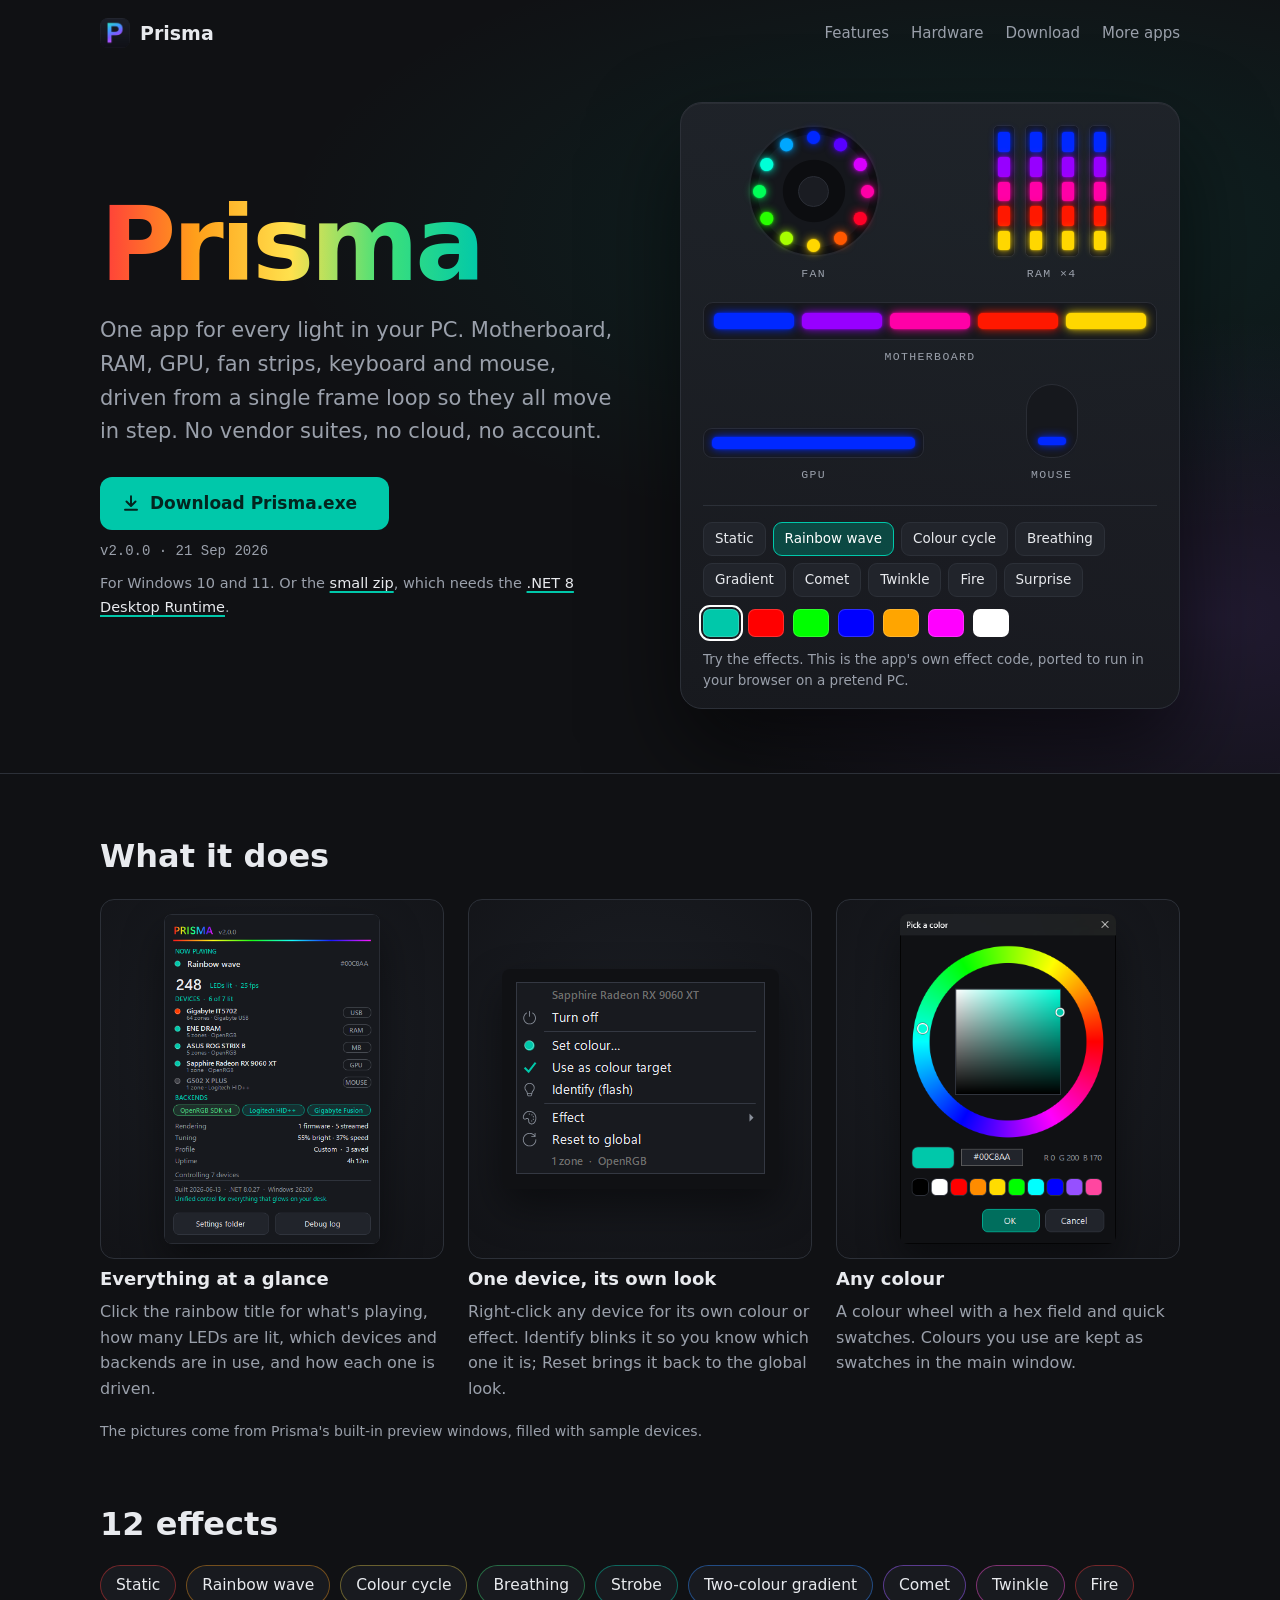
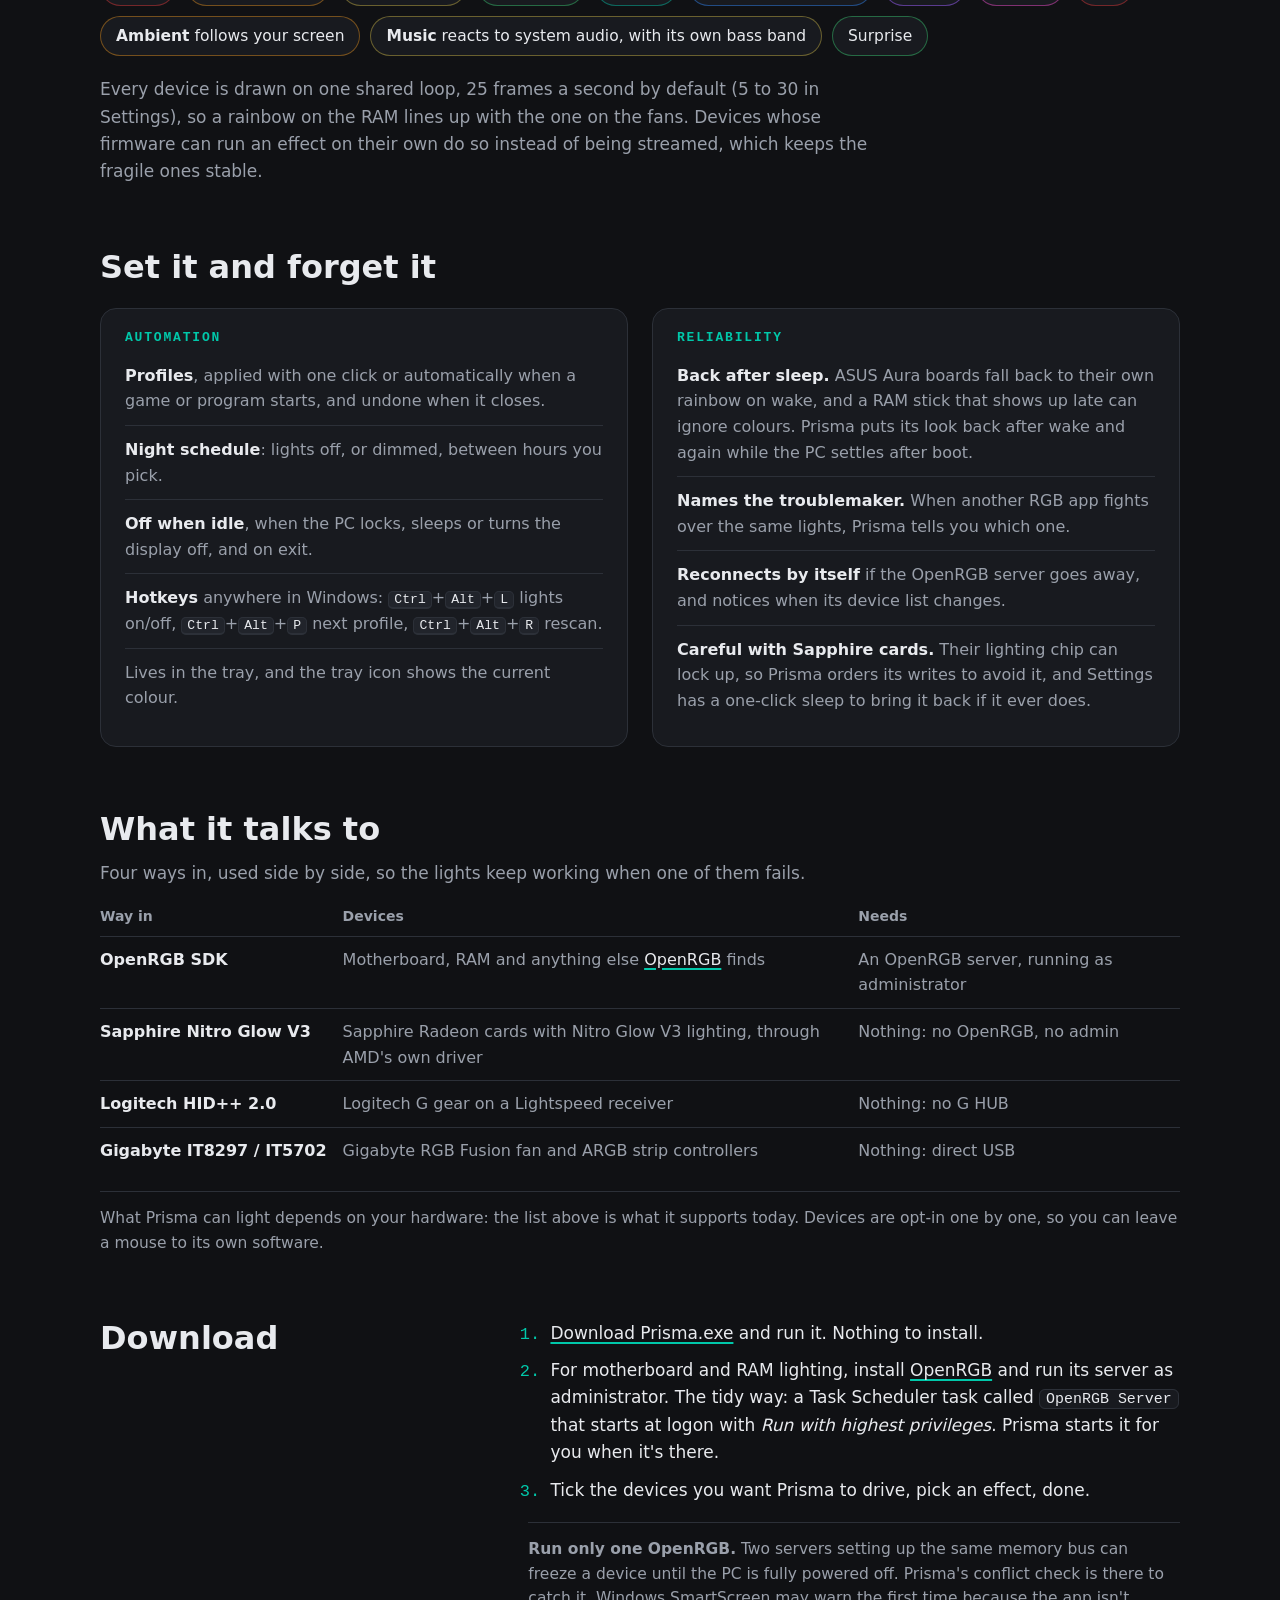
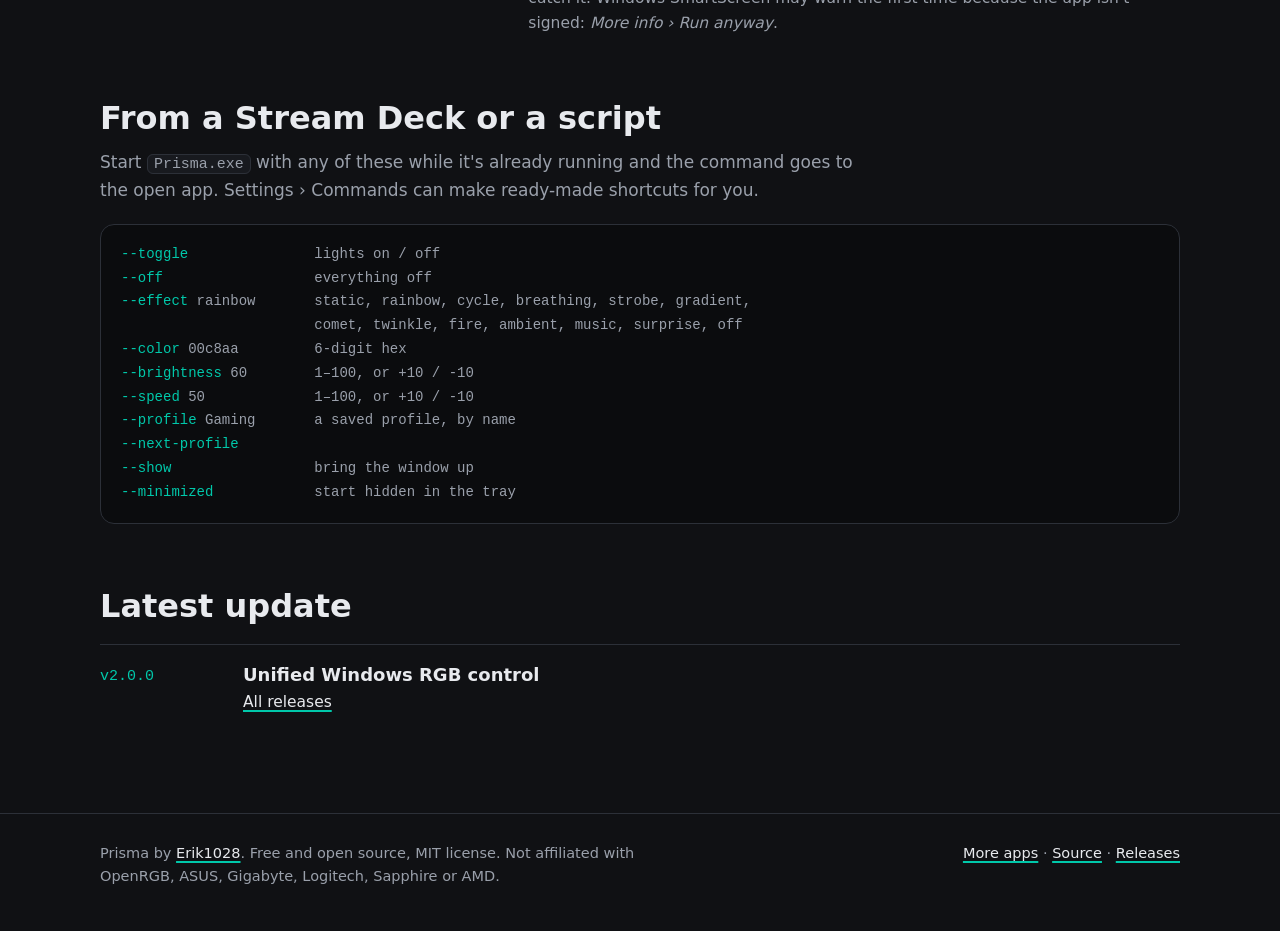
==== site/index.html @ a3431759 "Add a website: erik1028.github.io/Prisma site/ is a one-page manual in the family of the other app p" ====
<!doctype html>
<html lang="en">
<head>
<meta charset="utf-8">
<meta name="viewport" content="width=device-width, initial-scale=1">
<title>Prisma · one app for every RGB light in your Windows PC</title>
<meta name="description" content="Prisma drives the motherboard, RAM, GPU, fan strips and Logitech lighting from one frame loop, so every light animates in step. 12 effects, profiles, game triggers. Free, no account.">
<link rel="canonical" href="https://erik1028.github.io/Prisma/">
<meta property="og:type" content="website">
<meta property="og:site_name" content="Erik1028">
<meta property="og:url" content="https://erik1028.github.io/Prisma/">
<meta property="og:title" content="Prisma">
<meta property="og:description" content="One app for every RGB light in your Windows PC: motherboard, RAM, GPU, fan strips, keyboard and mouse, all in step.">
<meta property="og:image" content="https://erik1028.github.io/Prisma/og.png">
<meta property="og:image:width" content="1200">
<meta property="og:image:height" content="630">
<meta name="twitter:card" content="summary_large_image">
<meta name="theme-color" content="#101114">
<script type="application/ld+json">{"@context": "https://schema.org", "@type": "SoftwareApplication", "name": "Prisma", "url": "https://erik1028.github.io/Prisma/", "description": "Unified RGB lighting control for Windows: motherboard, RAM, GPU, fan strips, keyboard and mouse driven from one frame loop, with 12 effects, per-device overrides, profiles with game triggers and a native Sapphire GPU driver.", "image": "https://erik1028.github.io/Prisma/og.png", "operatingSystem": "Windows 10, Windows 11", "applicationCategory": "UtilitiesApplication", "downloadUrl": "https://github.com/Erik1028/Prisma/releases/latest", "isAccessibleForFree": true, "inLanguage": "en", "license": "https://opensource.org/licenses/MIT", "offers": {"@type": "Offer", "price": "0", "priceCurrency": "USD"}, "author": {"@type": "Person", "name": "Erik1028", "url": "https://github.com/Erik1028"}, "sameAs": ["https://github.com/Erik1028/Prisma"]}</script>
<link rel="icon" href="favicon.png" type="image/png">
<link rel="stylesheet" href="style.css">
</head>
<body data-repo="Erik1028/Prisma">

<div class="band">
<header class="top">
<div class="wrap">
<a class="logo" href="#top"><img src="icon.png" width="30" height="30" alt="">Prisma</a>
<nav aria-label="Sections"><a class="opt" href="#features">Features</a><a class="opt" href="#hardware">Hardware</a><a href="#install">Download</a><a href="https://erik1028.github.io/">More apps</a></nav>
</div>
</header>
<section class="intro wrap" id="top">
<div class="intro-text">
<h1><span class="rainbow">Prisma</span></h1>
<p>One app for every light in your PC. Motherboard, RAM, GPU, fan strips, keyboard and mouse, driven from a single frame loop so they all move in step. No vendor suites, no cloud, no account.</p>
<div class="get">
<a class="btn" href="https://github.com/Erik1028/Prisma/releases/latest" data-asset="^Prisma\.exe$"><svg width="18" height="18" viewBox="0 0 24 24" fill="none" stroke="currentColor" stroke-width="2.6" stroke-linecap="round" stroke-linejoin="round" aria-hidden="true"><path d="M12 3v12M6 10l6 6 6-6M4 21h16"/></svg>Download Prisma.exe<span class="size"></span></a>
<span class="mono" id="ver">v2.0.0 · 21 Sep 2026</span>
<span class="alt">For Windows 10 and 11. Or the <a href="https://github.com/Erik1028/Prisma/releases/latest" data-asset="win-x64\.zip$">small zip<span class="size"></span></a>, which needs the <a href="https://dotnet.microsoft.com/download/dotnet/8.0">.NET 8 Desktop Runtime</a>.</span>
</div>
</div>

<figure class="rig" id="rig" aria-labelledby="rig-cap">
<div class="rig-stage" aria-hidden="true">
<div class="dev fan"><div class="ring"></div><span>Fan</span></div>
<div class="dev ram"><div class="sticks"><i></i><i></i><i></i><i></i></div><span>RAM ×4</span></div>
<div class="dev mb"><div class="zones"></div><span>Motherboard</span></div>
<div class="dev gpu"><div class="bar"></div><span>GPU</span></div>
<div class="dev mouse"><div class="blob"></div><span>Mouse</span></div>
</div>
<div class="rig-controls">
<div class="fx" role="radiogroup" aria-label="Effect"></div>
<div class="sw" role="radiogroup" aria-label="Colour"></div>
</div>
<figcaption id="rig-cap">Try the effects. This is the app's own effect code, ported to run in your browser on a pretend PC.</figcaption>
</figure>
</section>
</div>

<main class="wrap">

<figure class="hero-shot" data-slot="img/main.png" data-alt="Prisma's main window" hidden style="margin:0"><div class="shot"></div></figure>

<section class="block" id="features">
<h2>What it does</h2>
<div class="cards" data-stagger="110">
<article class="card"><a class="shot tall" href="img/about.png"><img src="img/about.png" width="372" height="568" alt="Prisma's info panel: the current effect, 248 LEDs lit at 25 fps, five devices with their backends, and the render mode" loading="lazy"></a><h3>Everything at a glance</h3><p>Click the rainbow title for what's playing, how many LEDs are lit, which devices and backends are in use, and how each one is driven.</p></article>
<article class="card"><a class="shot tall" href="img/menu.png"><img src="img/menu.png" width="277" height="220" alt="The right-click menu of a graphics card: turn off, set colour, use as colour target, identify, effect, reset to global" loading="lazy"></a><h3>One device, its own look</h3><p>Right-click any device for its own colour or effect. Identify blinks it so you know which one it is; Reset brings it back to the global look.</p></article>
<article class="card"><a class="shot tall" href="img/picker.png"><img src="img/picker.png" width="314" height="478" alt="Prisma's colour picker: a hue ring, a saturation square, a hex field and quick swatches" loading="lazy"></a><h3>Any colour</h3><p>A colour wheel with a hex field and quick swatches. Colours you use are kept as swatches in the main window.</p></article>
</div>
<p class="cap" data-reveal>The pictures come from Prisma's built-in preview windows, filled with sample devices.</p>
</section>

<section class="block" id="effects" data-reveal>
<h2>12 effects</h2>
<ul class="chips">
<li>Static</li><li>Rainbow wave</li><li>Colour cycle</li><li>Breathing</li><li>Strobe</li><li>Two-colour gradient</li><li>Comet</li><li>Twinkle</li><li>Fire</li><li><b>Ambient</b> follows your screen</li><li><b>Music</b> reacts to system audio, with its own bass band</li><li>Surprise</li>
</ul>
<p class="lead">Every device is drawn on one shared loop, 25 frames a second by default (5 to 30 in Settings), so a rainbow on the RAM lines up with the one on the fans. Devices whose firmware can run an effect on their own do so instead of being streamed, which keeps the fragile ones stable.</p>
</section>

<section class="block" id="more" data-reveal>
<h2>Set it and forget it</h2>
<div class="cols">
<div>
<h3>Automation</h3>
<ul class="list">
<li><b>Profiles</b>, applied with one click or automatically when a game or program starts, and undone when it closes.</li>
<li><b>Night schedule</b>: lights off, or dimmed, between hours you pick.</li>
<li><b>Off when idle</b>, when the PC locks, sleeps or turns the display off, and on exit.</li>
<li><b>Hotkeys</b> anywhere in Windows: <kbd>Ctrl</kbd>+<kbd>Alt</kbd>+<kbd>L</kbd> lights on/off, <kbd>Ctrl</kbd>+<kbd>Alt</kbd>+<kbd>P</kbd> next profile, <kbd>Ctrl</kbd>+<kbd>Alt</kbd>+<kbd>R</kbd> rescan.</li>
<li>Lives in the tray, and the tray icon shows the current colour.</li>
</ul>
</div>
<div>
<h3>Reliability</h3>
<ul class="list">
<li><b>Back after sleep.</b> ASUS Aura boards fall back to their own rainbow on wake, and a RAM stick that shows up late can ignore colours. Prisma puts its look back after wake and again while the PC settles after boot.</li>
<li><b>Names the troublemaker.</b> When another RGB app fights over the same lights, Prisma tells you which one.</li>
<li><b>Reconnects by itself</b> if the OpenRGB server goes away, and notices when its device list changes.</li>
<li><b>Careful with Sapphire cards.</b> Their lighting chip can lock up, so Prisma orders its writes to avoid it, and Settings has a one-click sleep to bring it back if it ever does.</li>
</ul>
</div>
</div>
</section>

<section class="block" id="hardware" data-reveal>
<h2>What it talks to</h2>
<p class="lead">Four ways in, used side by side, so the lights keep working when one of them fails.</p>
<div class="tbl" style="margin-top:18px">
<table>
<thead><tr><th scope="col">Way in</th><th scope="col">Devices</th><th scope="col">Needs</th></tr></thead>
<tbody data-stagger="90">
<tr><td><b>OpenRGB SDK</b></td><td>Motherboard, RAM and anything else <a href="https://openrgb.org/">OpenRGB</a> finds</td><td>An OpenRGB server, running as administrator</td></tr>
<tr><td><b>Sapphire Nitro Glow V3</b></td><td>Sapphire Radeon cards with Nitro Glow V3 lighting, through AMD's own driver</td><td>Nothing: no OpenRGB, no admin</td></tr>
<tr><td><b>Logitech HID++ 2.0</b></td><td>Logitech G gear on a Lightspeed receiver</td><td>Nothing: no G HUB</td></tr>
<tr><td><b>Gigabyte IT8297 / IT5702</b></td><td>Gigabyte RGB Fusion fan and ARGB strip controllers</td><td>Nothing: direct USB</td></tr>
</tbody>
</table>
</div>
<p class="aside">What Prisma can light depends on your hardware: the list above is what it supports today. Devices are opt-in one by one, so you can leave a mouse to its own software.</p>
</section>

<section class="block two" id="install" data-reveal>
<div><h2>Download</h2></div>
<div>
<ol>
<li><a href="https://github.com/Erik1028/Prisma/releases/latest" data-asset="^Prisma\.exe$">Download Prisma.exe</a><span class="size"></span> and run it. Nothing to install.</li>
<li>For motherboard and RAM lighting, install <a href="https://openrgb.org/">OpenRGB</a> and run its server as administrator. The tidy way: a Task Scheduler task called <code>OpenRGB Server</code> that starts at logon with <i>Run with highest privileges</i>. Prisma starts it for you when it's there.</li>
<li>Tick the devices you want Prisma to drive, pick an effect, done.</li>
</ol>
<p class="aside"><b>Run only one OpenRGB.</b> Two servers setting up the same memory bus can freeze a device until the PC is fully powered off. Prisma's conflict check is there to catch it. Windows SmartScreen may warn the first time because the app isn't signed: <i>More info › Run anyway</i>.</p>
</div>
</section>

<section class="block" id="cli" data-reveal>
<h2>From a Stream Deck or a script</h2>
<p class="lead">Start <code>Prisma.exe</code> with any of these while it's already running and the command goes to the open app. Settings › Commands can make ready-made shortcuts for you.</p>
<pre class="cli"><code><span>--toggle</span>               lights on / off
<span>--off</span>                  everything off
<span>--effect</span> rainbow       static, rainbow, cycle, breathing, strobe, gradient,
                       comet, twinkle, fire, ambient, music, surprise, off
<span>--color</span> 00c8aa         6-digit hex
<span>--brightness</span> 60        1–100, or +10 / -10
<span>--speed</span> 50             1–100, or +10 / -10
<span>--profile</span> Gaming       a saved profile, by name
<span>--next-profile</span>
<span>--show</span>                 bring the window up
<span>--minimized</span>            start hidden in the tray</code></pre>
</section>

<section class="block" data-reveal>
<h2>Latest update</h2>
<div class="latest" id="latest"><span class="v">v2.0.0</span><div><h3>Unified Windows RGB control</h3><p><a href="https://github.com/Erik1028/Prisma/releases">All releases</a></p></div></div>
</section>

</main>

<footer>
<div class="wrap">
<p>Prisma by <a href="https://github.com/Erik1028">Erik1028</a>. Free and open source, MIT license. Not affiliated with OpenRGB, ASUS, Gigabyte, Logitech, Sapphire or AMD.</p>
<span><a href="https://erik1028.github.io/">More apps</a> · <a href="https://github.com/Erik1028/Prisma">Source</a> · <a href="https://github.com/Erik1028/Prisma/releases">Releases</a></span>
</div>
</footer>

<script src="site.js"></script>
<script src="prisma.js"></script>
<script src="motion.js"></script>
</body>
</html>
---- site/style.css ----
/* Prisma: the app's own surfaces (Theme.cs: background #101114, panels #181A1F, rows #21242B) and its accent
   teal #00C8AA, with the rainbow of its title and the teal-to-violet of its icon. */
:root{
  color-scheme:dark;
  --bg:#101114; --panel:#181a1f; --row:#21242b; --line:#2c3038; --text:#e8eaee; --dim:#9aa0ab;
  --accent:#00c8aa; --on-accent:#03251f; --accent-soft:rgba(0,200,170,.14); --ok:#46d39a; --violet:#9b5cff;
  --sans:"Segoe UI Variable Text","Segoe UI Variable","Segoe UI",system-ui,-apple-system,"Helvetica Neue",Arial,sans-serif;
  --display:"Segoe UI Variable Display","Segoe UI Variable","Segoe UI",system-ui,-apple-system,"Helvetica Neue",Arial,sans-serif;
  --mono:"Cascadia Mono",Consolas,ui-monospace,"SF Mono",Menlo,monospace;
  --rainbow:linear-gradient(90deg,#ff3b3b,#ff9f1a,#ffe14d,#3ce07a,#00c8aa,#2f8bff,#9b5cff,#ff4fd8,#ff3b3b);
}
/* Shared layout of Erik1028's app pages: a short manual, one column, real screenshots.
   Each page puts its app's own colours in :root above this. */
*{box-sizing:border-box}
[hidden]{display:none!important}
html{scroll-behavior:smooth}
@media (prefers-reduced-motion:reduce){html{scroll-behavior:auto}}
body{margin:0;background:var(--bg);color:var(--text);font-family:var(--sans);font-size:17px;line-height:1.6;-webkit-font-smoothing:antialiased}
img{max-width:100%;height:auto;display:block}
a{color:var(--text);text-decoration:underline;text-decoration-color:var(--accent);text-decoration-thickness:2px;text-underline-offset:3px}
a:hover{color:var(--accent)}
:focus-visible{outline:2px solid var(--accent);outline-offset:3px;border-radius:4px}
h1,h2,h3{font-family:var(--display);margin:0;line-height:1.15;text-wrap:balance}
h2{font-size:clamp(24px,3.2vw,32px);font-weight:700}
h3{font-size:18px;font-weight:600}
p{margin:0}
code,.mono{font-family:var(--mono)}
code{font-size:.88em;background:var(--panel);border:1px solid var(--line);border-radius:6px;padding:1px 6px;overflow-wrap:anywhere}
.wrap{max-width:1120px;margin:0 auto;padding-left:max(20px,env(safe-area-inset-left,0px));padding-right:max(20px,env(safe-area-inset-right,0px))}

.top .wrap{display:flex;align-items:center;gap:20px;padding-block:18px}
.logo{display:flex;align-items:center;gap:10px;font-family:var(--display);font-weight:700;font-size:19px;text-decoration:none}
.logo img{border-radius:8px}
.top nav{margin-left:auto;display:flex;align-items:center;gap:22px;font-size:15px}
.top nav a{text-decoration:none;color:var(--dim)}
.top nav a:hover{color:var(--text)}
@media (max-width:640px){.top nav .opt{display:none}}

.intro{padding-block:48px 32px;display:grid;grid-template-columns:minmax(0,1fr) auto;gap:24px 48px;align-items:end}
.intro h1{font-size:clamp(40px,6.4vw,72px);font-weight:700;letter-spacing:-0.02em}
.intro p{font-size:clamp(18px,2vw,21px);color:var(--dim);max-width:34em;margin-top:14px}
.get{display:flex;flex-direction:column;gap:10px;align-items:flex-start}
.btn{display:inline-flex;align-items:center;gap:10px;background:var(--accent);color:var(--on-accent);font-weight:700;font-size:17px;text-decoration:none;padding:13px 22px;border-radius:12px}
.btn:hover{color:var(--on-accent);filter:brightness(1.1)}
.get .mono{color:var(--dim);font-size:14px}
.get .alt{font-size:14.5px;color:var(--dim)}
@media (max-width:820px){.intro{grid-template-columns:1fr}}

.shot{border-radius:14px;overflow:hidden;border:1px solid var(--line);background:var(--panel)}
.hero-shot figcaption,.cap{margin-top:10px;color:var(--dim);font-size:14px}

section.block{padding-block:64px 0}
.cards{display:grid;grid-template-columns:repeat(3,minmax(0,1fr));gap:24px;margin-top:24px}
.card{display:flex;flex-direction:column;gap:10px;min-width:0}
.card .shot{aspect-ratio:16/10;max-width:100%}
.card .shot img{width:100%;height:100%;object-fit:cover;object-position:top left}
.card p{color:var(--dim);font-size:16px}
.card.text{background:var(--panel);border:1px solid var(--line);border-radius:14px;padding:20px 22px}
.card .ic{width:36px;height:36px;border-radius:10px;background:var(--accent-soft);color:var(--accent);display:flex;align-items:center;justify-content:center}
.extras{margin-top:22px;color:var(--dim);font-size:15.5px}
@media (max-width:820px){.cards{grid-template-columns:1fr}}

.two{display:grid;grid-template-columns:minmax(0,4fr) minmax(0,7fr);gap:24px 56px}
.two ol{margin:0;padding-left:1.3em;display:flex;flex-direction:column;gap:10px}
.two ol li::marker{font-family:var(--mono);color:var(--accent)}
.aside{color:var(--dim);font-size:15.5px;margin-top:18px;padding-top:14px;border-top:1px solid var(--line)}
@media (max-width:820px){.two{grid-template-columns:1fr}}

.tbl{overflow-x:auto}
table{width:100%;border-collapse:collapse;font-size:16px}
th{text-align:left;font-weight:600;color:var(--dim);font-size:14px;padding:0 16px 8px 0}
td{padding:10px 16px 10px 0;border-top:1px solid var(--line);vertical-align:top}
td:nth-child(2){color:var(--dim)}
.yes{color:var(--ok);font-weight:600}.no{color:var(--dim)}

.latest{display:grid;grid-template-columns:minmax(0,7em) minmax(0,1fr);gap:4px 24px;padding-block:18px;border-top:1px solid var(--line);margin-top:20px}
.latest .v{font-family:var(--mono);color:var(--accent);font-size:15px;padding-top:2px}
.latest p{color:var(--dim);font-size:15.5px;margin-top:4px}
@media (max-width:560px){.latest{grid-template-columns:1fr}}

footer{margin-top:80px;border-top:1px solid var(--line)}
footer .wrap{padding-block:28px 44px;display:flex;flex-wrap:wrap;gap:12px 32px;justify-content:space-between;color:var(--dim);font-size:14.5px}
footer p{max-width:42em}

/* ---- Prisma only ------------------------------------------------------------------------------------ */
/* the header: a soft rainbow fans out behind the pretend PC */
.band{position:relative;overflow:hidden;background:
  radial-gradient(1200px 520px at 78% 30%,rgba(0,200,170,.10),transparent 60%),
  radial-gradient(900px 500px at 95% 80%,rgba(155,92,255,.12),transparent 60%),var(--bg);border-bottom:1px solid var(--line)}
.band::before{content:"";position:absolute;left:30%;right:-10%;top:-20%;height:140%;pointer-events:none;opacity:.2;filter:blur(40px);
  background:conic-gradient(from 210deg at 0% 50%,transparent 0deg,#ff3b3b 14deg,#ff9f1a 22deg,#ffe14d 30deg,#3ce07a 38deg,#00c8aa 46deg,#2f8bff 54deg,#9b5cff 62deg,transparent 76deg)}
.band > *{position:relative;z-index:1}
.intro{display:grid;grid-template-columns:minmax(0,1fr) minmax(0,500px);gap:32px 56px;align-items:center;padding-block:36px 64px}
.intro h1{font-size:clamp(52px,8.4vw,104px);letter-spacing:-0.035em;line-height:1}
.rainbow{background:var(--rainbow);background-size:200% 100%;-webkit-background-clip:text;background-clip:text;color:transparent;animation:sheen 12s linear infinite}
@keyframes sheen{to{background-position:-200% 0}}
.intro p{margin-top:18px}
.get{margin-top:28px}
.btn .size{font-weight:500;opacity:.75}
@media (max-width:900px){.intro{grid-template-columns:1fr}.rig{max-width:540px}}

/* the pretend PC */
.rig{margin:0;background:linear-gradient(180deg,rgba(33,36,43,.86),rgba(24,26,31,.94));border:1px solid var(--line);border-radius:22px;padding:22px 22px 16px;
  box-shadow:0 40px 90px rgba(0,0,0,.55),inset 0 1px 0 rgba(255,255,255,.05)}
.rig-stage{display:grid;grid-template-columns:minmax(0,1.05fr) minmax(0,1fr);grid-template-areas:"fan ram" "mb mb" "gpu mouse";gap:18px 22px;align-items:end}
.dev{display:flex;flex-direction:column;align-items:center;gap:8px;min-width:0}
.dev > span{font-family:var(--mono);font-size:11.5px;letter-spacing:.12em;text-transform:uppercase;color:var(--dim)}
.dev i{display:block;background:var(--c,#1d2026)}
.dev i.lit{box-shadow:0 0 10px var(--c),0 0 2px var(--c)}
.fan{grid-area:fan}.ram{grid-area:ram}.mb{grid-area:mb}.gpu{grid-area:gpu}.mouse{grid-area:mouse}
.ring{position:relative;width:132px;height:132px;border-radius:50%;background:radial-gradient(circle,#0c0d10 0 34%,#15171c 35% 62%,#0e0f12 63%);border:2px solid #23262d}
.ring::after{content:"";position:absolute;inset:38%;border-radius:50%;background:#1a1c22;border:1px solid #2a2d35}
.ring i{position:absolute;left:50%;top:50%;width:13px;height:13px;margin:-6.5px;border-radius:50%;transform:rotate(var(--a)) translateY(-54px)}
.sticks{display:flex;gap:10px;height:132px;align-items:stretch}
.sticks > i{width:22px;border-radius:5px;background:#16181d;border:1px solid #2a2d35;display:flex;flex-direction:column;gap:5px;padding:6px 4px}
.sticks > i i{flex:1;border-radius:3px}
.zones{display:flex;gap:8px;width:100%;padding:10px;border-radius:10px;background:#16181d;border:1px solid #2a2d35}
.zones i{flex:1;height:16px;border-radius:5px}
.bar{width:100%;padding:8px;border-radius:9px;background:#16181d;border:1px solid #2a2d35}
.bar i{height:12px;border-radius:5px}
.blob{width:52px;height:74px;border-radius:26px 26px 24px 24px;background:#16181d;border:1px solid #2a2d35;display:flex;align-items:flex-end;justify-content:center;padding:0 0 12px}
.blob i{width:28px;height:8px;border-radius:4px}
.rig-controls{margin-top:20px;padding-top:16px;border-top:1px solid var(--line);display:flex;flex-direction:column;gap:12px}
.fx{display:flex;flex-wrap:wrap;gap:7px}
.fx button{font:inherit;font-size:13.5px;line-height:1.2;color:var(--text);background:var(--row);border:1px solid var(--line);border-radius:9px;padding:6px 11px;cursor:pointer;min-height:34px}
.fx button:hover{border-color:#3b404b}
.fx button[aria-checked="true"]{background:rgba(0,110,95,.55);border-color:var(--accent);color:#fff}
.sw{display:flex;flex-wrap:wrap;gap:9px}
.swatch{width:36px;height:28px;border-radius:7px;border:1px solid rgba(255,255,255,.18);background:var(--c);cursor:pointer;padding:0}
.swatch[aria-checked="true"]{outline:2px solid #fff;outline-offset:2px}
.rig figcaption{margin-top:12px;color:var(--dim);font-size:13.5px}
@media (max-width:520px){
  .rig{padding:16px 14px 12px}
  .rig-stage{gap:14px}
  .ring{width:112px;height:112px}.ring i{transform:rotate(var(--a)) translateY(-45px);width:11px;height:11px;margin:-5.5px}
  .sticks{height:112px;gap:7px}.sticks > i{width:19px}
}

main > .hero-shot{margin-top:40px!important}
.card .shot.tall{aspect-ratio:auto;height:360px;display:flex;cursor:zoom-in;align-items:center;justify-content:center;background:radial-gradient(circle at 50% 40%,#1b1e24,#121317)}
.card .shot.tall img{width:auto;height:auto;max-height:330px;max-width:92%;object-fit:contain;border-radius:8px;box-shadow:0 18px 40px rgba(0,0,0,.45)}
.cap{margin-top:18px}
.lead{color:var(--dim);max-width:46em;margin-top:12px}
.chips{list-style:none;padding:0;margin:22px 0 0;display:flex;flex-wrap:wrap;gap:10px}
.chips li{background:var(--panel);border:1px solid var(--line);border-radius:999px;padding:7px 15px;font-size:15.5px;color:var(--text)}
.chips li b{color:var(--text)}
.chips li:nth-child(8n+1){border-color:rgba(255,59,59,.4)}.chips li:nth-child(8n+2){border-color:rgba(255,159,26,.4)}
.chips li:nth-child(8n+3){border-color:rgba(255,225,77,.35)}.chips li:nth-child(8n+4){border-color:rgba(60,224,122,.4)}
.chips li:nth-child(8n+5){border-color:rgba(0,200,170,.45)}.chips li:nth-child(8n+6){border-color:rgba(47,139,255,.45)}
.chips li:nth-child(8n+7){border-color:rgba(155,92,255,.5)}.chips li:nth-child(8n+8){border-color:rgba(255,79,216,.45)}
.chips li span{color:var(--dim)}
.chips + .lead{margin-top:20px}
.cols{display:grid;grid-template-columns:repeat(2,minmax(0,1fr));gap:24px;margin-top:22px}
.cols > div{background:var(--panel);border:1px solid var(--line);border-radius:16px;padding:22px 24px}
.cols h3{color:var(--accent);font-size:13px;letter-spacing:.14em;text-transform:uppercase;font-family:var(--mono);margin-bottom:6px}
@media (max-width:820px){.cols{grid-template-columns:1fr}.cols > div{padding:18px 18px}}
.list{margin:0;padding:0;list-style:none}
.list li{padding:11px 0;border-top:1px solid var(--line);color:var(--dim);font-size:16px}
.list li:first-child{border-top:0}
.list li b{color:var(--text)}
kbd{font-family:var(--mono);font-size:.82em;background:var(--row);border:1px solid var(--line);border-bottom-width:2px;border-radius:5px;padding:0 5px;color:var(--text);white-space:nowrap}
td:first-child{white-space:nowrap}
td:nth-child(3){color:var(--dim)}
@media (max-width:600px){td:first-child{white-space:normal}table{font-size:15px}}
.cli{margin:20px 0 0;background:#0b0c0e;border:1px solid var(--line);border-radius:14px;padding:18px 20px;overflow-x:auto;font-family:var(--mono);font-size:14px;line-height:1.7;color:var(--dim)}
.cli code{background:none;border:0;padding:0;font-size:inherit;overflow-wrap:normal;white-space:pre;border-radius:0}
.cli span{color:var(--accent)}
.latest h3{margin-top:2px}

/* scroll motion (motion.js): only when the script runs and motion is allowed */
.motion [data-reveal]{transition:opacity .9s cubic-bezier(.2,.7,.2,1),transform .9s cubic-bezier(.2,.7,.2,1);transition-delay:var(--d,0ms)}
.motion [data-reveal].pre{opacity:0;transform:translateY(40px)}
.motion .intro-text{transform:translateY(calc(var(--sy,0) * -.14px));opacity:calc(1 - var(--sy,0) / 620)}
@media (prefers-reduced-motion:reduce){.rainbow{animation:none}}
@media (max-width:560px){.cli{font-size:12.5px;padding:14px 14px}}
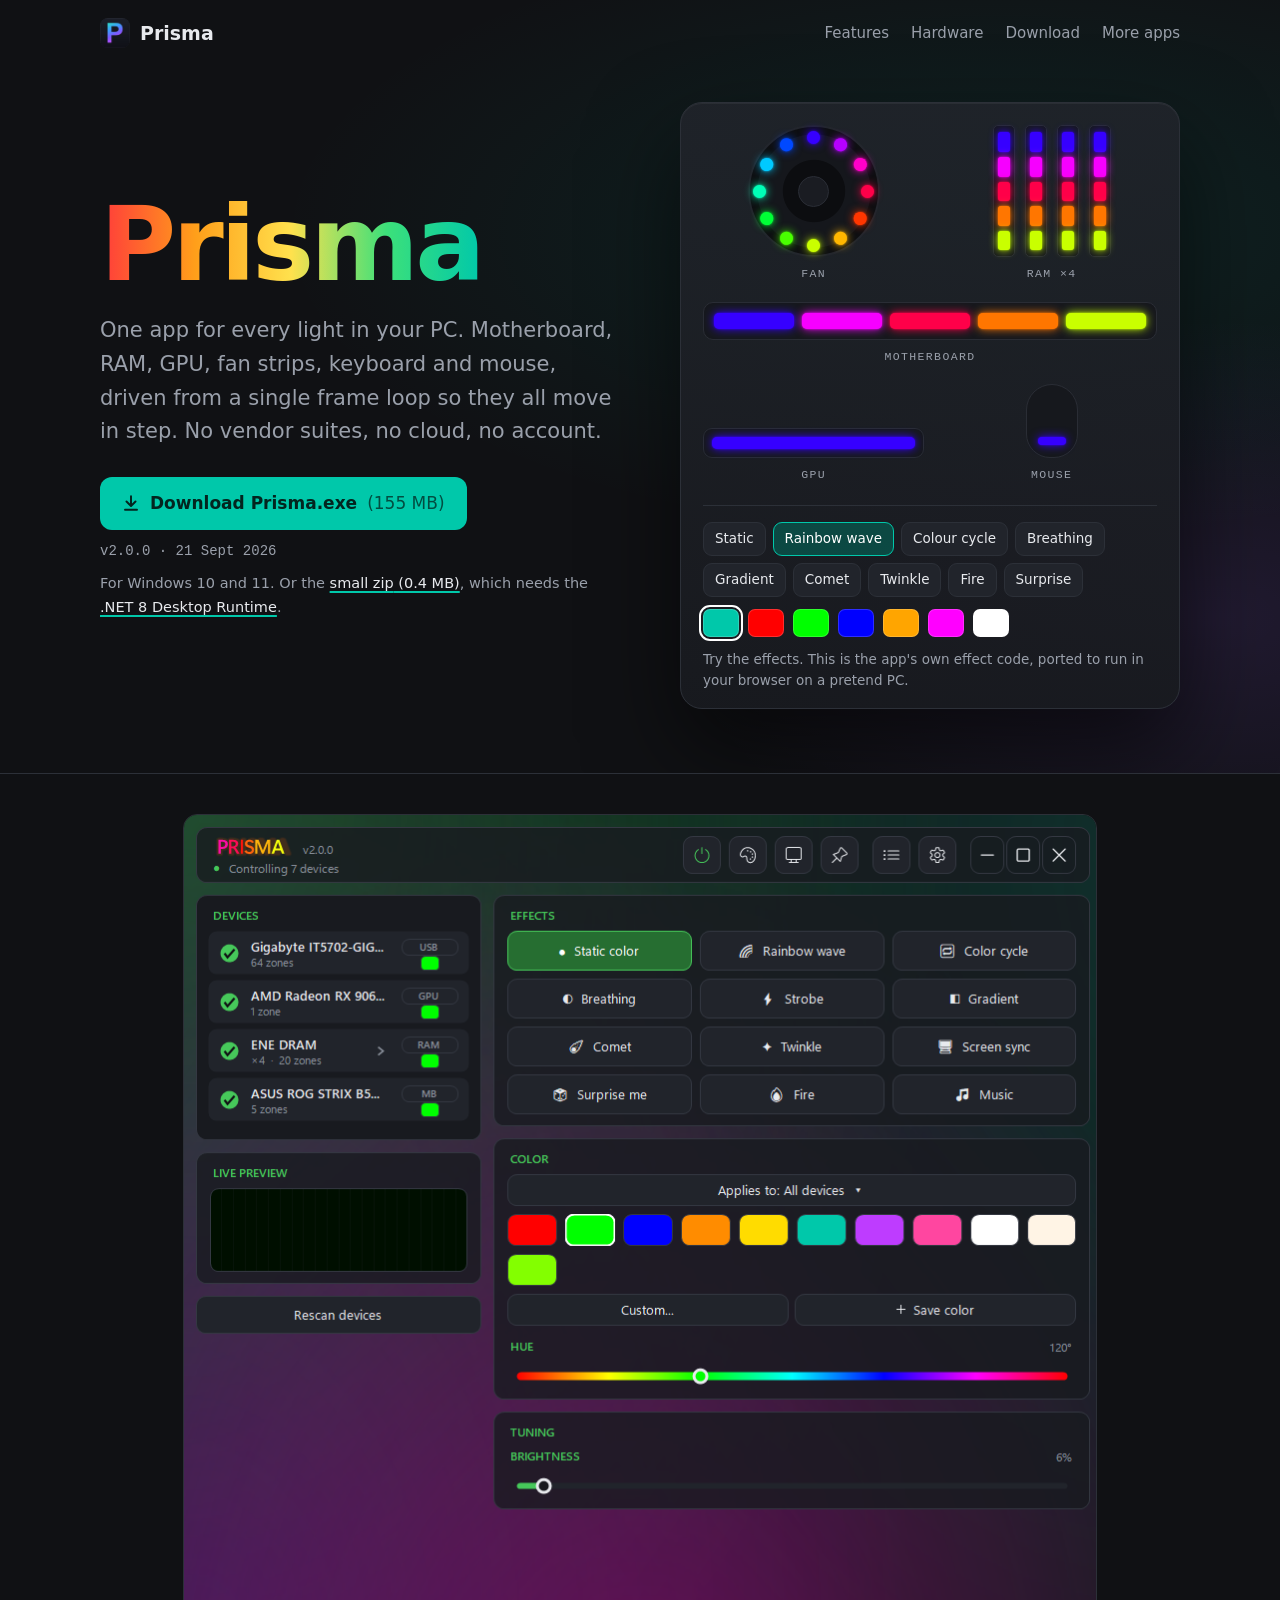
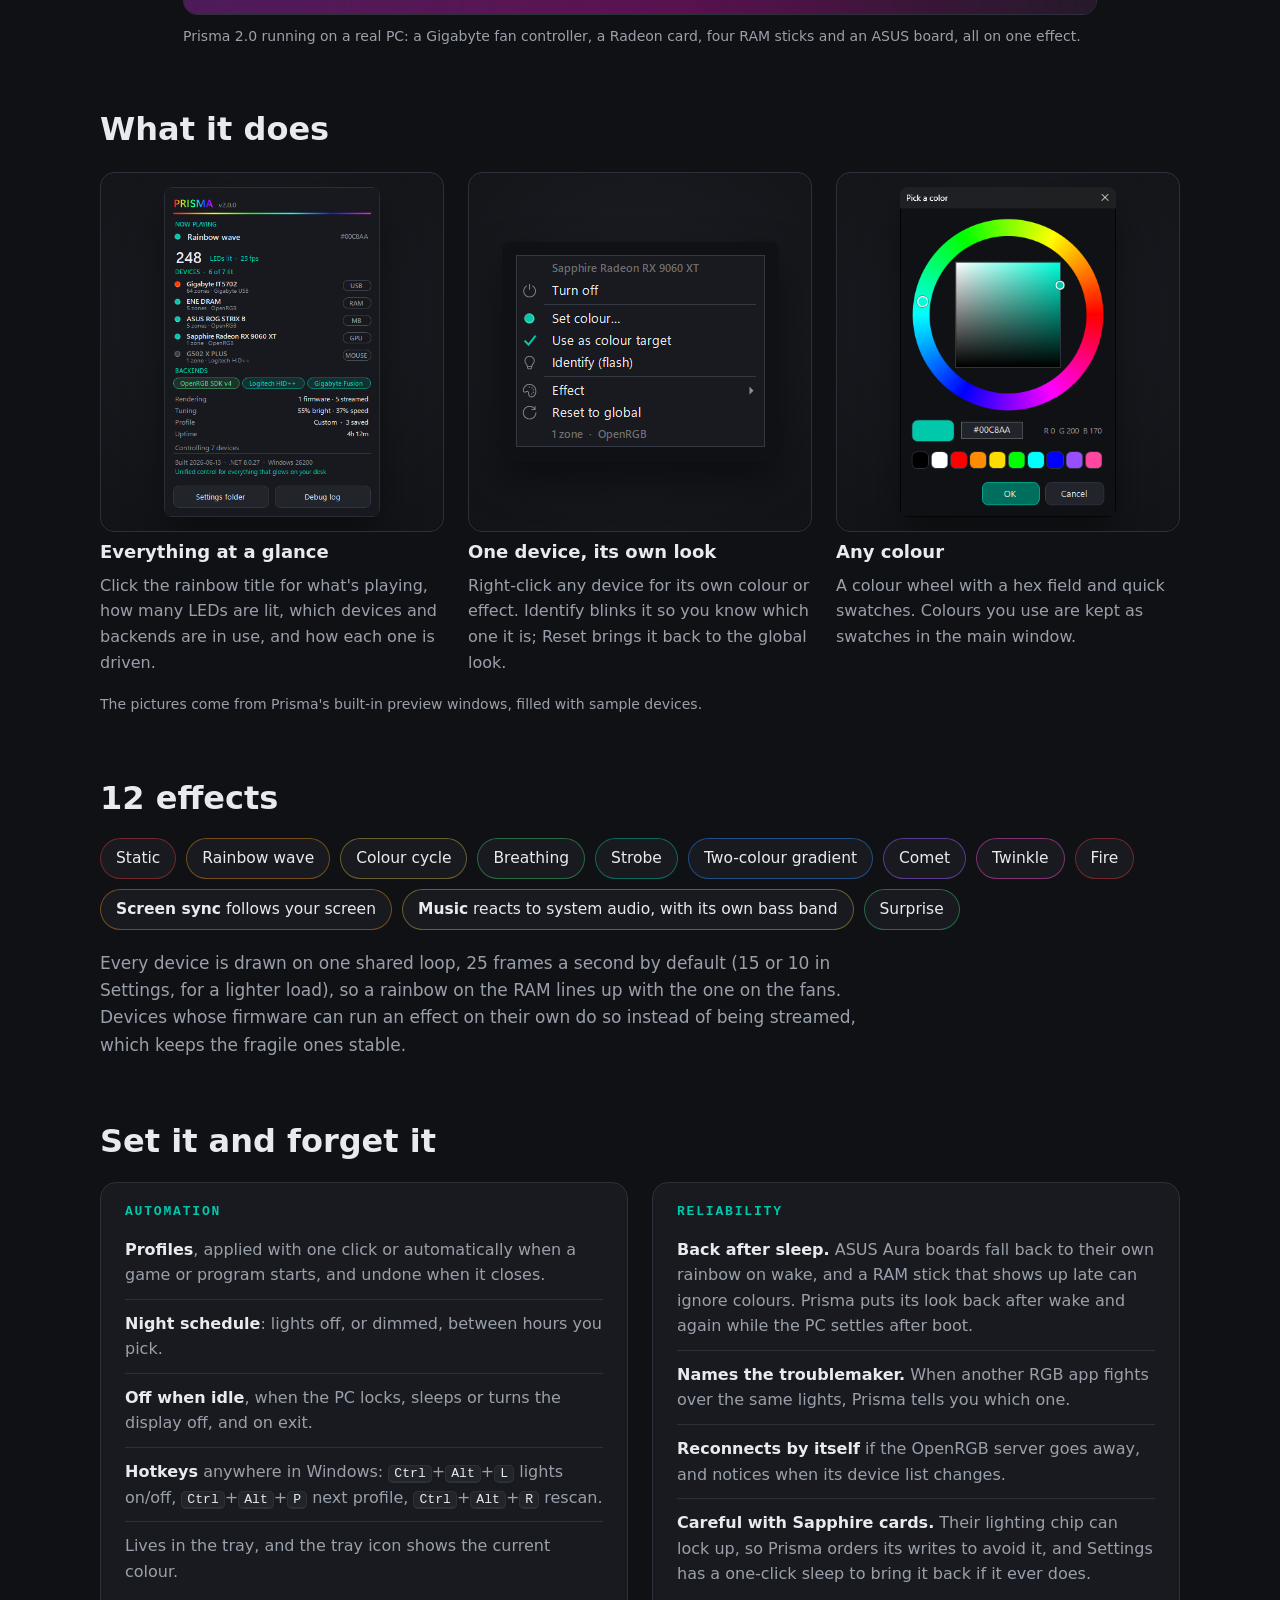
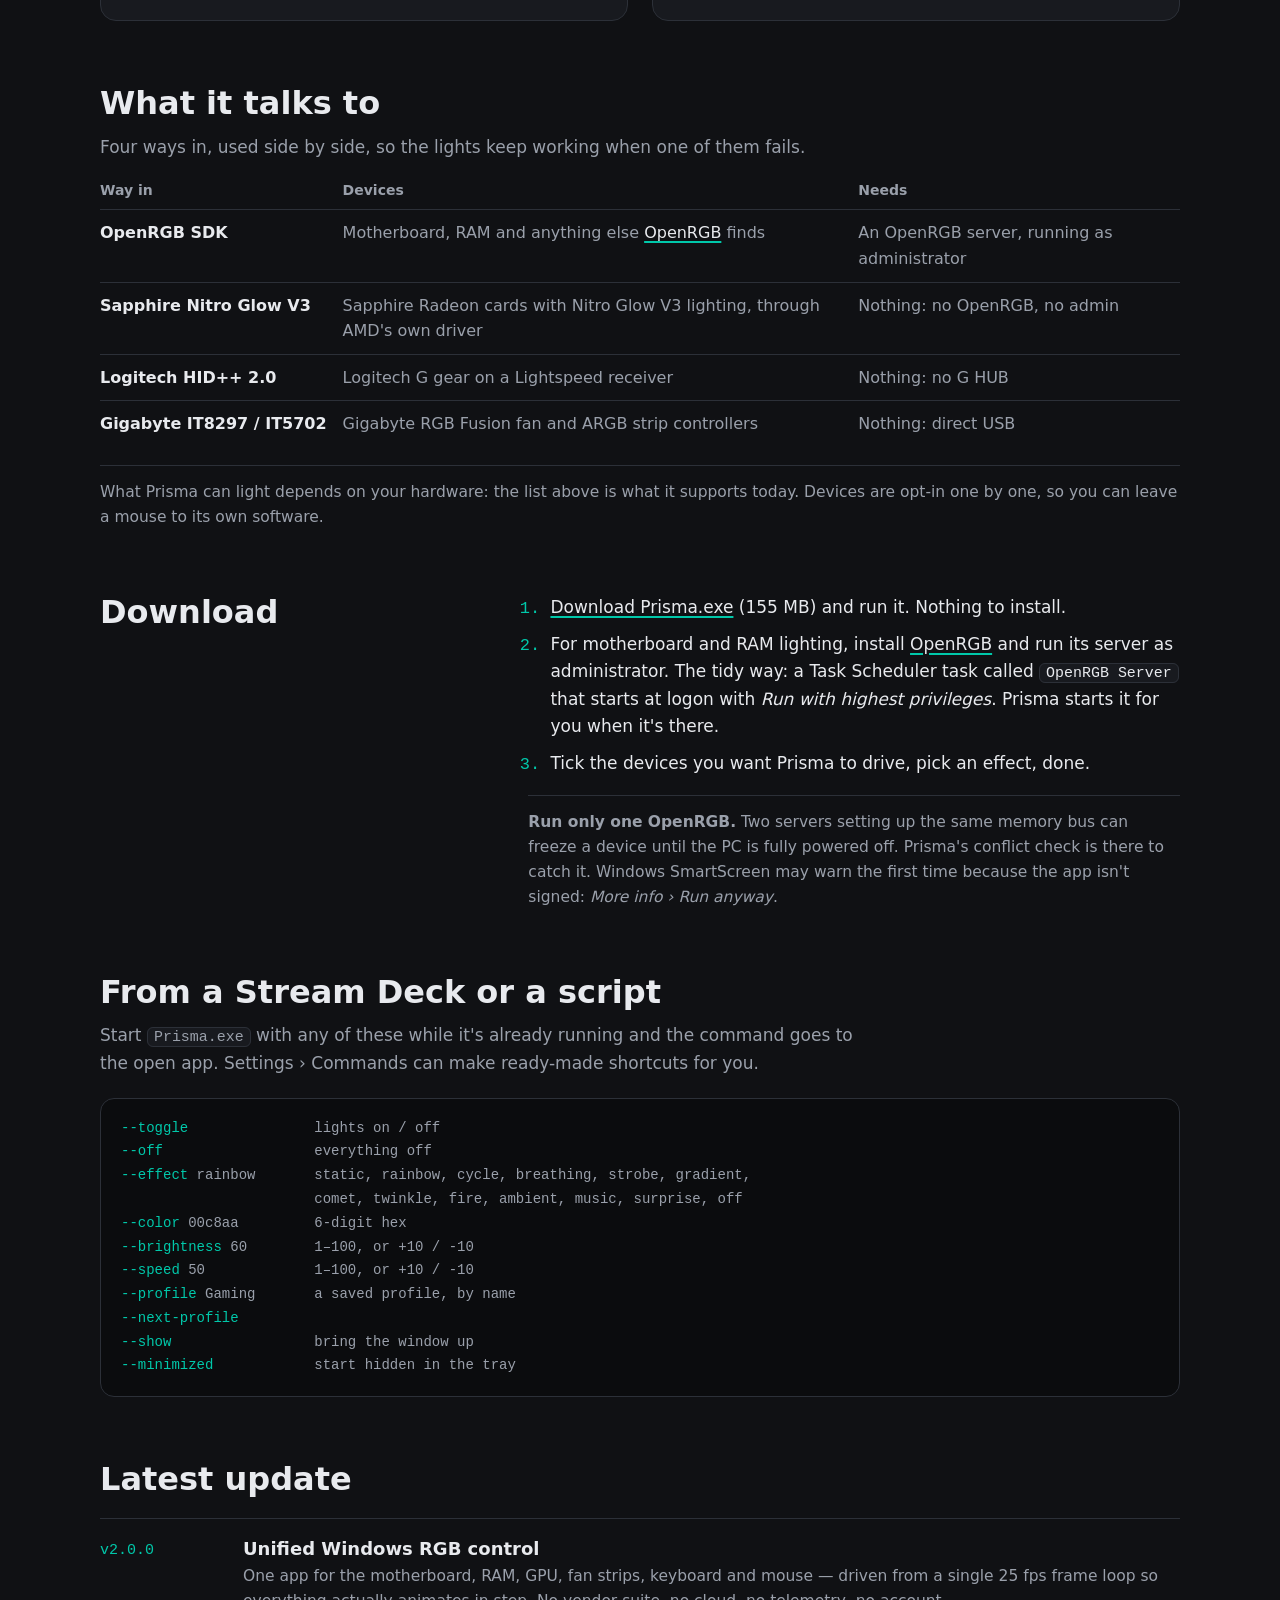
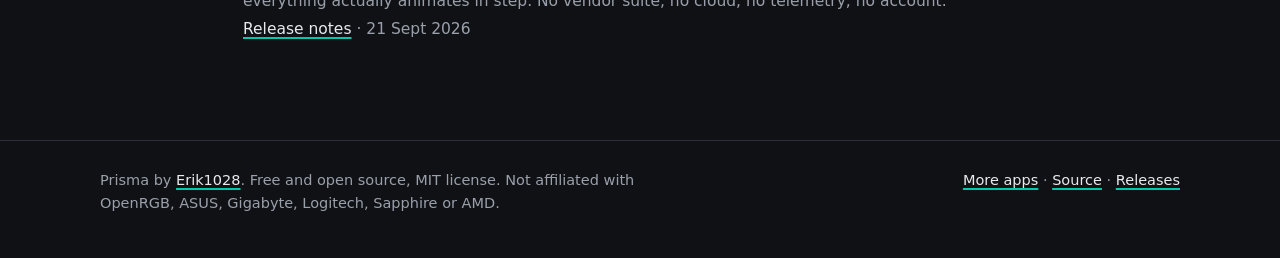
==== commit cc1f8f26: "Website: the main window in the page, true frame rates, Screen sync, a page that works without GitHu" ====
--- a/site/index.html
+++ b/site/index.html
@@ -34,9 +34,9 @@
 <h1><span class="rainbow">Prisma</span></h1>
 <p>One app for every light in your PC. Motherboard, RAM, GPU, fan strips, keyboard and mouse, driven from a single frame loop so they all move in step. No vendor suites, no cloud, no account.</p>
 <div class="get">
-<a class="btn" href="https://github.com/Erik1028/Prisma/releases/latest" data-asset="^Prisma\.exe$"><svg width="18" height="18" viewBox="0 0 24 24" fill="none" stroke="currentColor" stroke-width="2.6" stroke-linecap="round" stroke-linejoin="round" aria-hidden="true"><path d="M12 3v12M6 10l6 6 6-6M4 21h16"/></svg>Download Prisma.exe<span class="size"></span></a>
-<span class="mono" id="ver">v2.0.0 · 21 Sep 2026</span>
-<span class="alt">For Windows 10 and 11. Or the <a href="https://github.com/Erik1028/Prisma/releases/latest" data-asset="win-x64\.zip$">small zip<span class="size"></span></a>, which needs the <a href="https://dotnet.microsoft.com/download/dotnet/8.0">.NET 8 Desktop Runtime</a>.</span>
+<a class="btn" href="https://github.com/Erik1028/Prisma/releases/latest/download/Prisma.exe" data-asset="^Prisma\.exe$"><svg width="18" height="18" viewBox="0 0 24 24" fill="none" stroke="currentColor" stroke-width="2.6" stroke-linecap="round" stroke-linejoin="round" aria-hidden="true"><path d="M12 3v12M6 10l6 6 6-6M4 21h16"/></svg>Download Prisma.exe<span class="size"> (155 MB)</span></a>
+<span class="mono" id="ver">v2.0.0 · 21 Sept 2026</span>
+<span class="alt">For Windows 10 and 11. Or the <a href="https://github.com/Erik1028/Prisma/releases/latest" data-asset="win-x64\.zip$">small zip<span class="size"> (0.4 MB)</span></a>, which needs the <a href="https://dotnet.microsoft.com/download/dotnet/8.0">.NET 8 Desktop Runtime</a>.</span>
 </div>
 </div>
 
@@ -59,7 +59,7 @@
 
 <main class="wrap">
 
-<figure class="hero-shot" data-slot="img/main.png" data-alt="Prisma's main window" hidden style="margin:0"><div class="shot"></div></figure>
+<figure class="hero-shot app-shot" style="margin:0"><div class="shot"><img src="img/main.png" width="914" height="801" alt="Prisma's main window: four devices ticked on the left (a fan and strip controller, a graphics card, four RAM sticks and a motherboard), the twelve effects, colour swatches with a hue slider, and brightness"></div><figcaption>Prisma 2.0 running on a real PC: a Gigabyte fan controller, a Radeon card, four RAM sticks and an ASUS board, all on one effect.</figcaption></figure>
 
 <section class="block" id="features">
 <h2>What it does</h2>
@@ -74,9 +74,9 @@
 <section class="block" id="effects" data-reveal>
 <h2>12 effects</h2>
 <ul class="chips">
-<li>Static</li><li>Rainbow wave</li><li>Colour cycle</li><li>Breathing</li><li>Strobe</li><li>Two-colour gradient</li><li>Comet</li><li>Twinkle</li><li>Fire</li><li><b>Ambient</b> follows your screen</li><li><b>Music</b> reacts to system audio, with its own bass band</li><li>Surprise</li>
+<li>Static</li><li>Rainbow wave</li><li>Colour cycle</li><li>Breathing</li><li>Strobe</li><li>Two-colour gradient</li><li>Comet</li><li>Twinkle</li><li>Fire</li><li><b>Screen sync</b> follows your screen</li><li><b>Music</b> reacts to system audio, with its own bass band</li><li>Surprise</li>
 </ul>
-<p class="lead">Every device is drawn on one shared loop, 25 frames a second by default (5 to 30 in Settings), so a rainbow on the RAM lines up with the one on the fans. Devices whose firmware can run an effect on their own do so instead of being streamed, which keeps the fragile ones stable.</p>
+<p class="lead">Every device is drawn on one shared loop, 25 frames a second by default (15 or 10 in Settings, for a lighter load), so a rainbow on the RAM lines up with the one on the fans. Devices whose firmware can run an effect on their own do so instead of being streamed, which keeps the fragile ones stable.</p>
 </section>
 
 <section class="block" id="more" data-reveal>
@@ -125,7 +125,7 @@
 <div><h2>Download</h2></div>
 <div>
 <ol>
-<li><a href="https://github.com/Erik1028/Prisma/releases/latest" data-asset="^Prisma\.exe$">Download Prisma.exe</a><span class="size"></span> and run it. Nothing to install.</li>
+<li><a href="https://github.com/Erik1028/Prisma/releases/latest/download/Prisma.exe" data-asset="^Prisma\.exe$">Download Prisma.exe</a><span class="size"> (155 MB)</span> and run it. Nothing to install.</li>
 <li>For motherboard and RAM lighting, install <a href="https://openrgb.org/">OpenRGB</a> and run its server as administrator. The tidy way: a Task Scheduler task called <code>OpenRGB Server</code> that starts at logon with <i>Run with highest privileges</i>. Prisma starts it for you when it's there.</li>
 <li>Tick the devices you want Prisma to drive, pick an effect, done.</li>
 </ol>
@@ -151,7 +151,7 @@
 
 <section class="block" data-reveal>
 <h2>Latest update</h2>
-<div class="latest" id="latest"><span class="v">v2.0.0</span><div><h3>Unified Windows RGB control</h3><p><a href="https://github.com/Erik1028/Prisma/releases">All releases</a></p></div></div>
+<div class="latest" id="latest"><span class="v">v2.0.0</span><div><h3>Unified Windows RGB control</h3><p>One app for the motherboard, RAM, GPU, fan strips, keyboard and mouse — driven from a single 25 fps frame loop so everything actually animates in step. No vendor suite, no cloud, no telemetry, no account.</p><p><a href="https://github.com/Erik1028/Prisma/releases/tag/v2.0.0">Release notes</a> · 21 Sept 2026</p></div></div>
 </section>
 
 </main>
--- a/site/style.css
+++ b/site/style.css
@@ -137,6 +137,8 @@
 }
 
 main > .hero-shot{margin-top:40px!important}
+/* the main window at its own size (a real capture, 914 px): centred rather than stretched */
+.hero-shot.app-shot{max-width:914px;margin-inline:auto!important}
 .card .shot.tall{aspect-ratio:auto;height:360px;display:flex;cursor:zoom-in;align-items:center;justify-content:center;background:radial-gradient(circle at 50% 40%,#1b1e24,#121317)}
 .card .shot.tall img{width:auto;height:auto;max-height:330px;max-width:92%;object-fit:contain;border-radius:8px;box-shadow:0 18px 40px rgba(0,0,0,.45)}
 .cap{margin-top:18px}
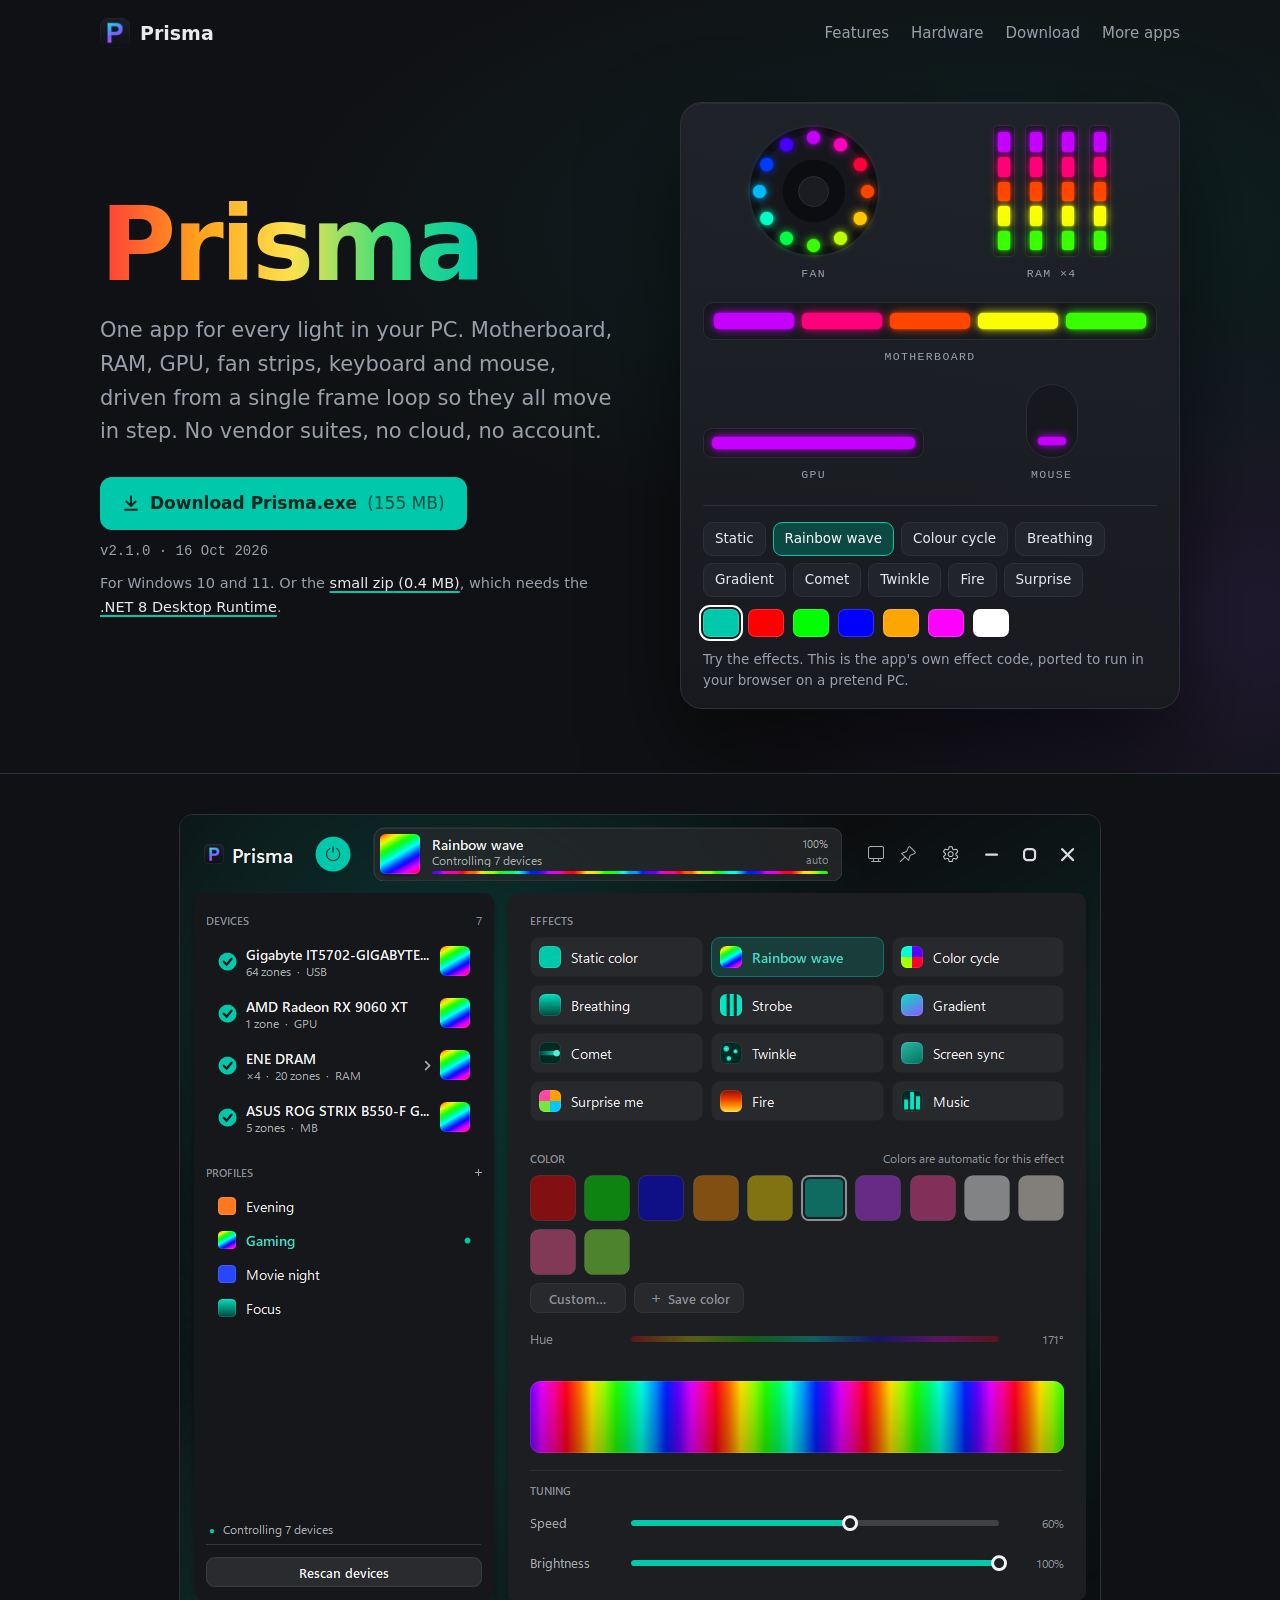
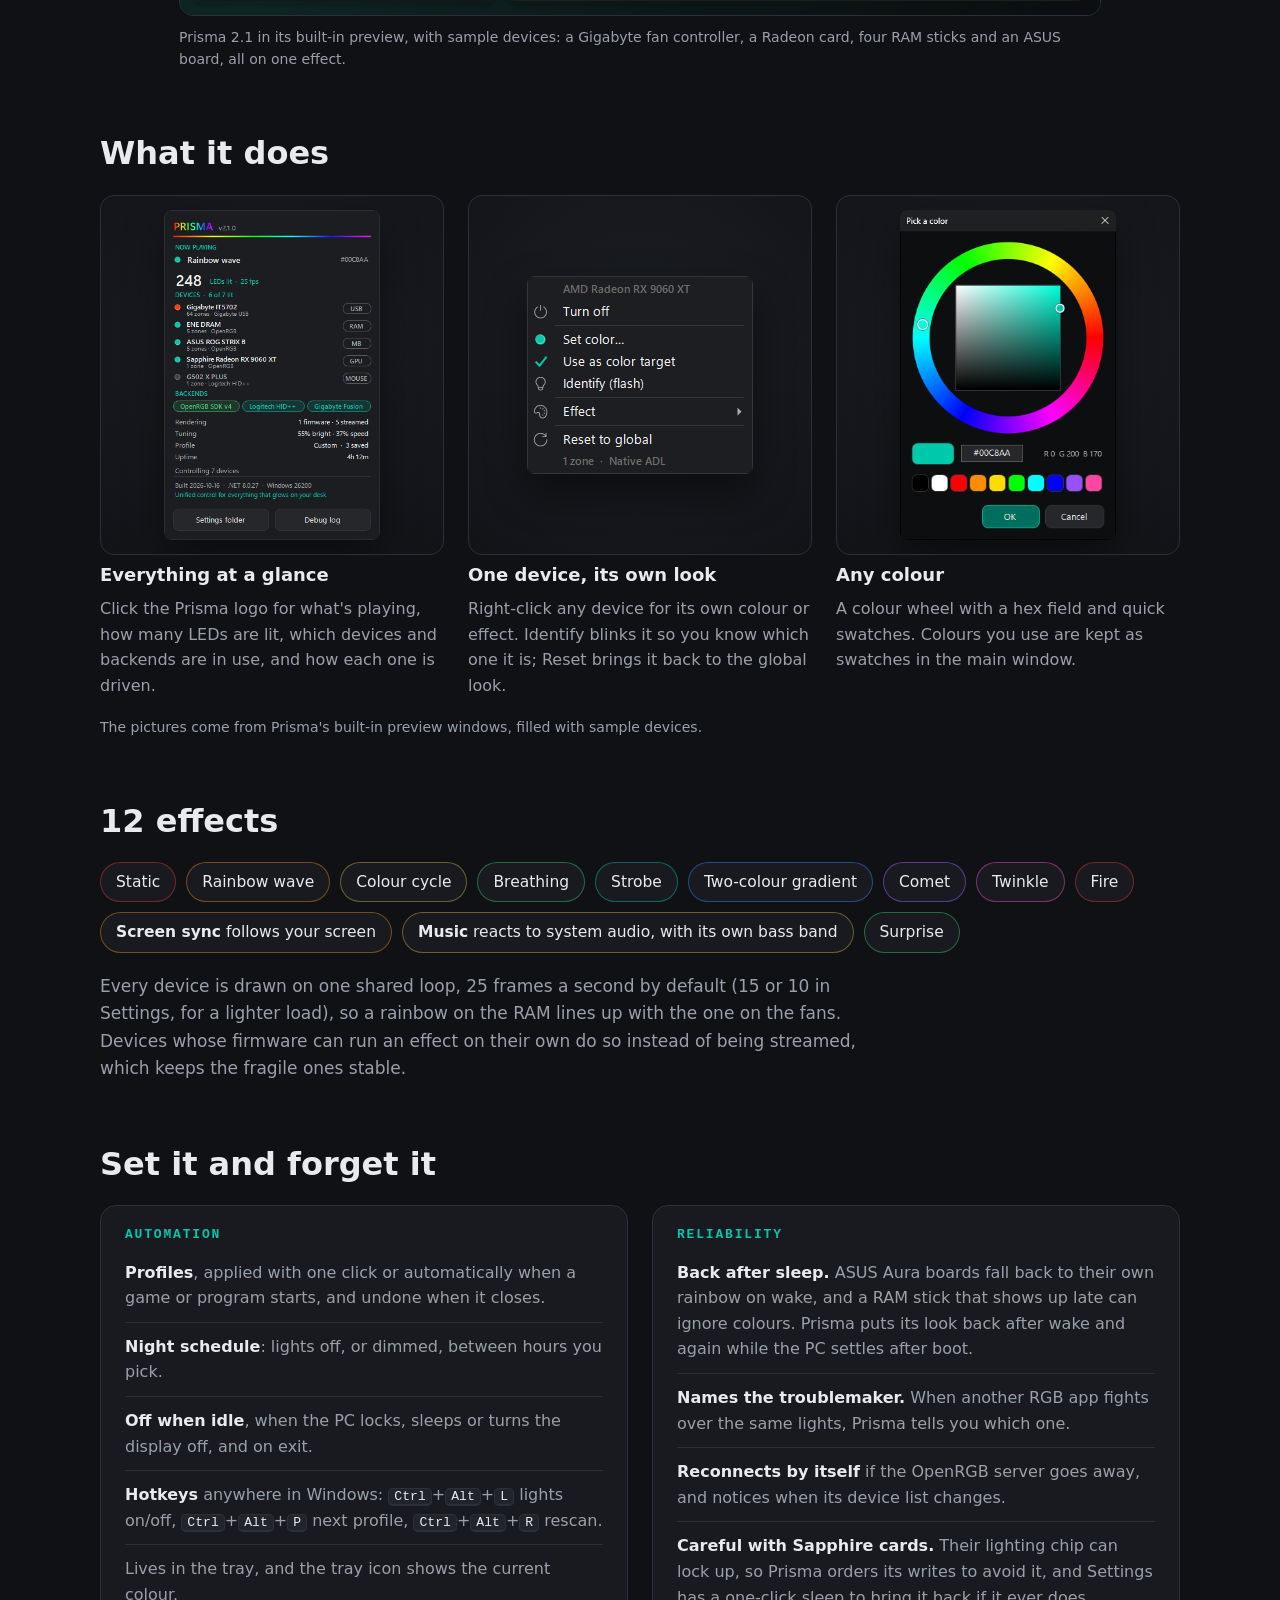
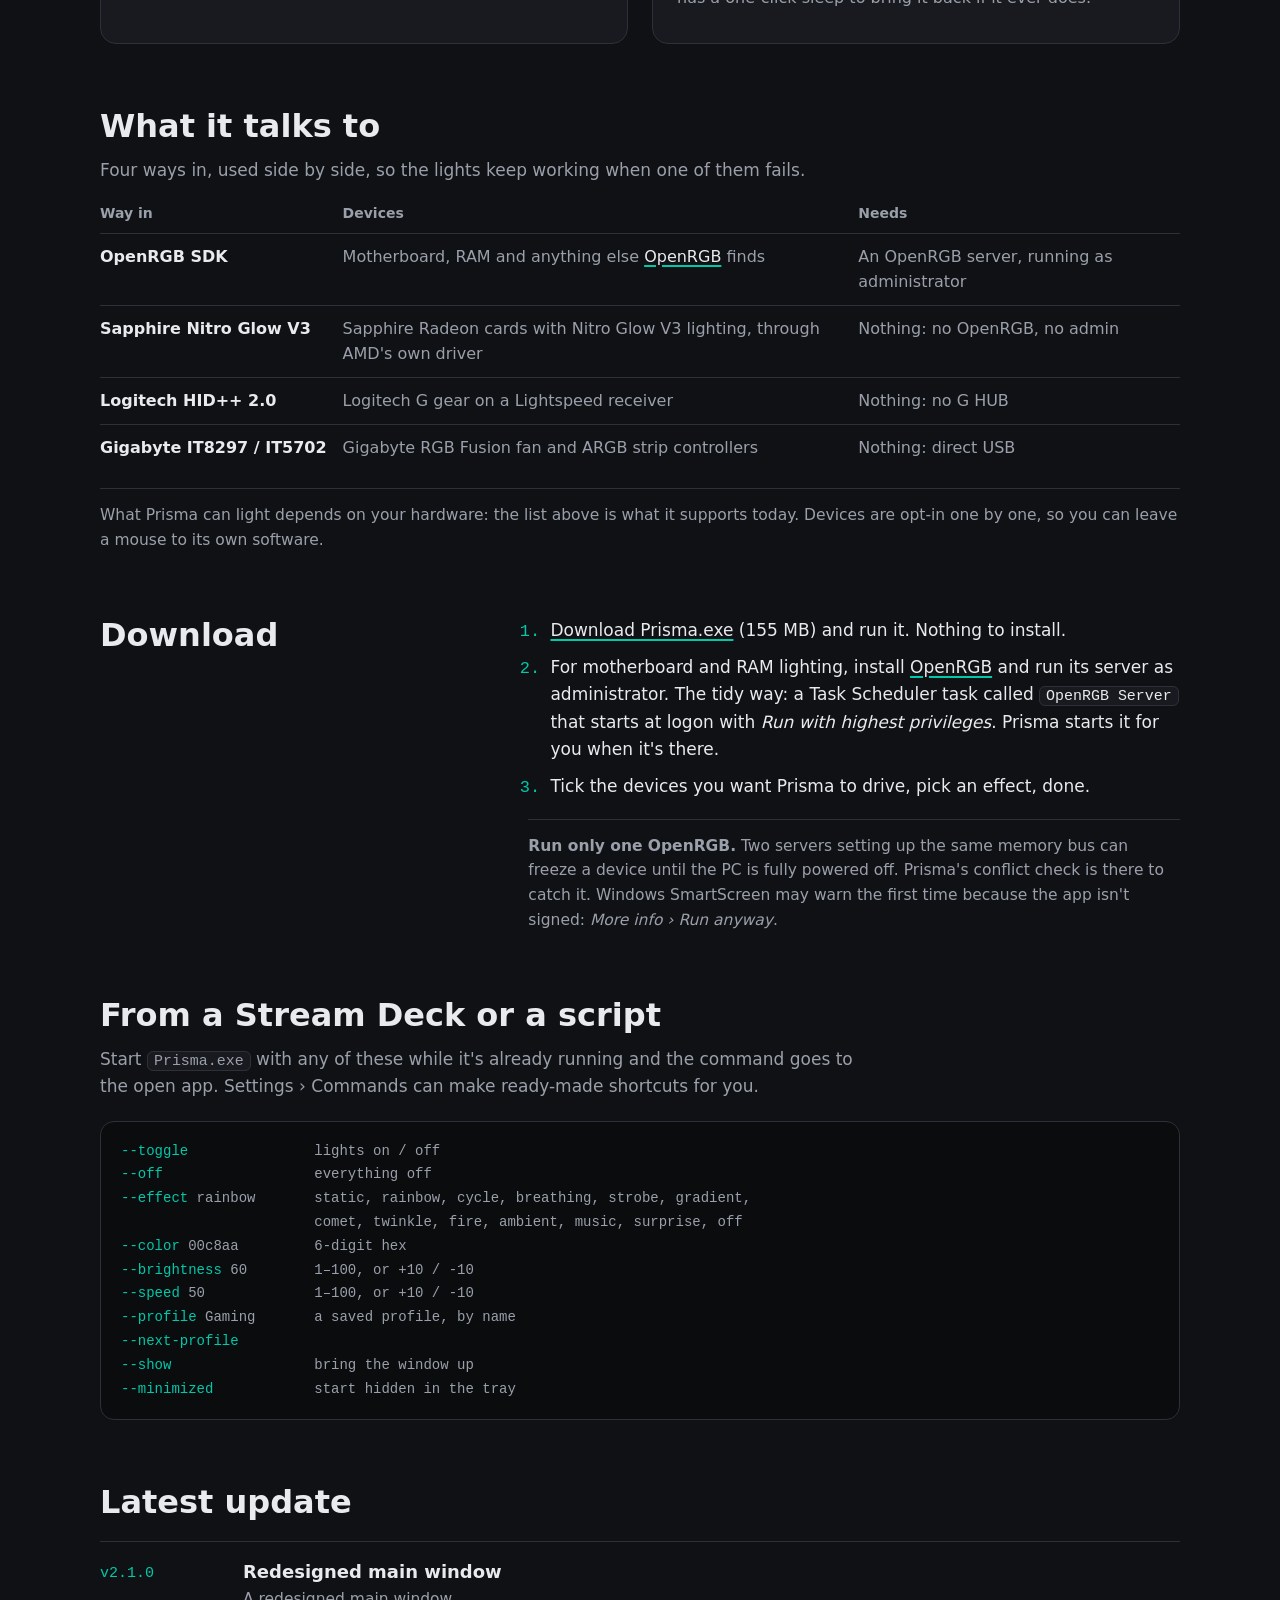
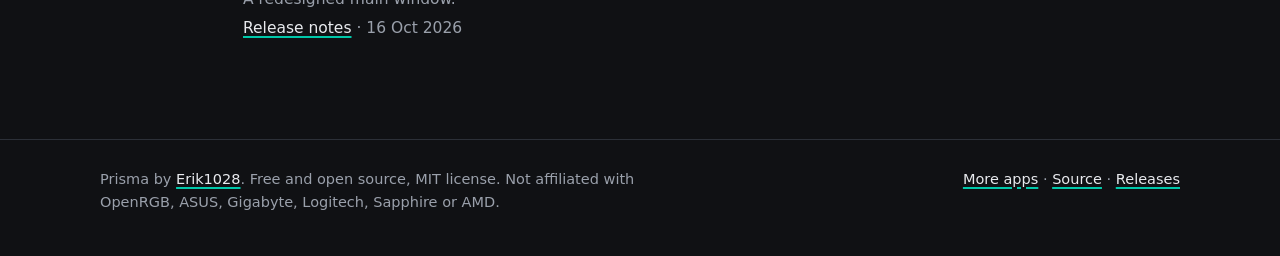
==== commit 63dae402: "Website: 2.1.0, pictures of the redesigned main window - img/main.png (now 920x800): the new title s" ====
--- a/site/index.html
+++ b/site/index.html
@@ -35,7 +35,7 @@
 <p>One app for every light in your PC. Motherboard, RAM, GPU, fan strips, keyboard and mouse, driven from a single frame loop so they all move in step. No vendor suites, no cloud, no account.</p>
 <div class="get">
 <a class="btn" href="https://github.com/Erik1028/Prisma/releases/latest/download/Prisma.exe" data-asset="^Prisma\.exe$"><svg width="18" height="18" viewBox="0 0 24 24" fill="none" stroke="currentColor" stroke-width="2.6" stroke-linecap="round" stroke-linejoin="round" aria-hidden="true"><path d="M12 3v12M6 10l6 6 6-6M4 21h16"/></svg>Download Prisma.exe<span class="size"> (155 MB)</span></a>
-<span class="mono" id="ver">v2.0.0 · 21 Sept 2026</span>
+<span class="mono" id="ver">v2.1.0 · 16 Oct 2026</span>
 <span class="alt">For Windows 10 and 11. Or the <a href="https://github.com/Erik1028/Prisma/releases/latest" data-asset="win-x64\.zip$">small zip<span class="size"> (0.4 MB)</span></a>, which needs the <a href="https://dotnet.microsoft.com/download/dotnet/8.0">.NET 8 Desktop Runtime</a>.</span>
 </div>
 </div>
@@ -59,13 +59,13 @@
 
 <main class="wrap">
 
-<figure class="hero-shot app-shot" style="margin:0"><div class="shot"><img src="img/main.png" width="914" height="801" alt="Prisma's main window: four devices ticked on the left (a fan and strip controller, a graphics card, four RAM sticks and a motherboard), the twelve effects, colour swatches with a hue slider, and brightness"></div><figcaption>Prisma 2.0 running on a real PC: a Gigabyte fan controller, a Radeon card, four RAM sticks and an ASUS board, all on one effect.</figcaption></figure>
+<figure class="hero-shot app-shot" style="margin:0"><div class="shot"><img src="img/main.png" width="920" height="800" alt="Prisma's main window: a title strip with the power button and a card saying Rainbow wave is lighting 7 devices; on the left four devices ticked (a fan and strip controller, a graphics card, four RAM sticks and a motherboard) and four profiles with Gaming applied; on the right the twelve effects, colour swatches, a live preview, and speed and brightness"></div><figcaption>Prisma 2.1 in its built-in preview, with sample devices: a Gigabyte fan controller, a Radeon card, four RAM sticks and an ASUS board, all on one effect.</figcaption></figure>
 
 <section class="block" id="features">
 <h2>What it does</h2>
 <div class="cards" data-stagger="110">
-<article class="card"><a class="shot tall" href="img/about.png"><img src="img/about.png" width="372" height="568" alt="Prisma's info panel: the current effect, 248 LEDs lit at 25 fps, five devices with their backends, and the render mode" loading="lazy"></a><h3>Everything at a glance</h3><p>Click the rainbow title for what's playing, how many LEDs are lit, which devices and backends are in use, and how each one is driven.</p></article>
-<article class="card"><a class="shot tall" href="img/menu.png"><img src="img/menu.png" width="277" height="220" alt="The right-click menu of a graphics card: turn off, set colour, use as colour target, identify, effect, reset to global" loading="lazy"></a><h3>One device, its own look</h3><p>Right-click any device for its own colour or effect. Identify blinks it so you know which one it is; Reset brings it back to the global look.</p></article>
+<article class="card"><a class="shot tall" href="img/about.png"><img src="img/about.png" width="372" height="568" alt="Prisma's info panel: the current effect, 248 LEDs lit at 25 fps, five devices with their backends, and the render mode" loading="lazy"></a><h3>Everything at a glance</h3><p>Click the Prisma logo for what's playing, how many LEDs are lit, which devices and backends are in use, and how each one is driven.</p></article>
+<article class="card"><a class="shot tall" href="img/menu.png"><img src="img/menu.png" width="226" height="198" alt="The right-click menu of a graphics card: turn off, set colour, use as colour target, identify, effect, reset to global" loading="lazy"></a><h3>One device, its own look</h3><p>Right-click any device for its own colour or effect. Identify blinks it so you know which one it is; Reset brings it back to the global look.</p></article>
 <article class="card"><a class="shot tall" href="img/picker.png"><img src="img/picker.png" width="314" height="478" alt="Prisma's colour picker: a hue ring, a saturation square, a hex field and quick swatches" loading="lazy"></a><h3>Any colour</h3><p>A colour wheel with a hex field and quick swatches. Colours you use are kept as swatches in the main window.</p></article>
 </div>
 <p class="cap" data-reveal>The pictures come from Prisma's built-in preview windows, filled with sample devices.</p>
@@ -151,7 +151,7 @@
 
 <section class="block" data-reveal>
 <h2>Latest update</h2>
-<div class="latest" id="latest"><span class="v">v2.0.0</span><div><h3>Unified Windows RGB control</h3><p>One app for the motherboard, RAM, GPU, fan strips, keyboard and mouse — driven from a single 25 fps frame loop so everything actually animates in step. No vendor suite, no cloud, no telemetry, no account.</p><p><a href="https://github.com/Erik1028/Prisma/releases/tag/v2.0.0">Release notes</a> · 21 Sept 2026</p></div></div>
+<div class="latest" id="latest"><span class="v">v2.1.0</span><div><h3>Redesigned main window</h3><p>A redesigned main window.</p><p><a href="https://github.com/Erik1028/Prisma/releases/tag/v2.1.0">Release notes</a> · 16 Oct 2026</p></div></div>
 </section>
 
 </main>
--- a/site/style.css
+++ b/site/style.css
@@ -137,8 +137,8 @@
 }
 
 main > .hero-shot{margin-top:40px!important}
-/* the main window at its own size (a real capture, 914 px): centred rather than stretched */
-.hero-shot.app-shot{max-width:914px;margin-inline:auto!important}
+/* the main window at its own size (920 px, plus the 1 px frame on each side): centred rather than stretched */
+.hero-shot.app-shot{max-width:922px;margin-inline:auto!important}
 .card .shot.tall{aspect-ratio:auto;height:360px;display:flex;cursor:zoom-in;align-items:center;justify-content:center;background:radial-gradient(circle at 50% 40%,#1b1e24,#121317)}
 .card .shot.tall img{width:auto;height:auto;max-height:330px;max-width:92%;object-fit:contain;border-radius:8px;box-shadow:0 18px 40px rgba(0,0,0,.45)}
 .cap{margin-top:18px}
